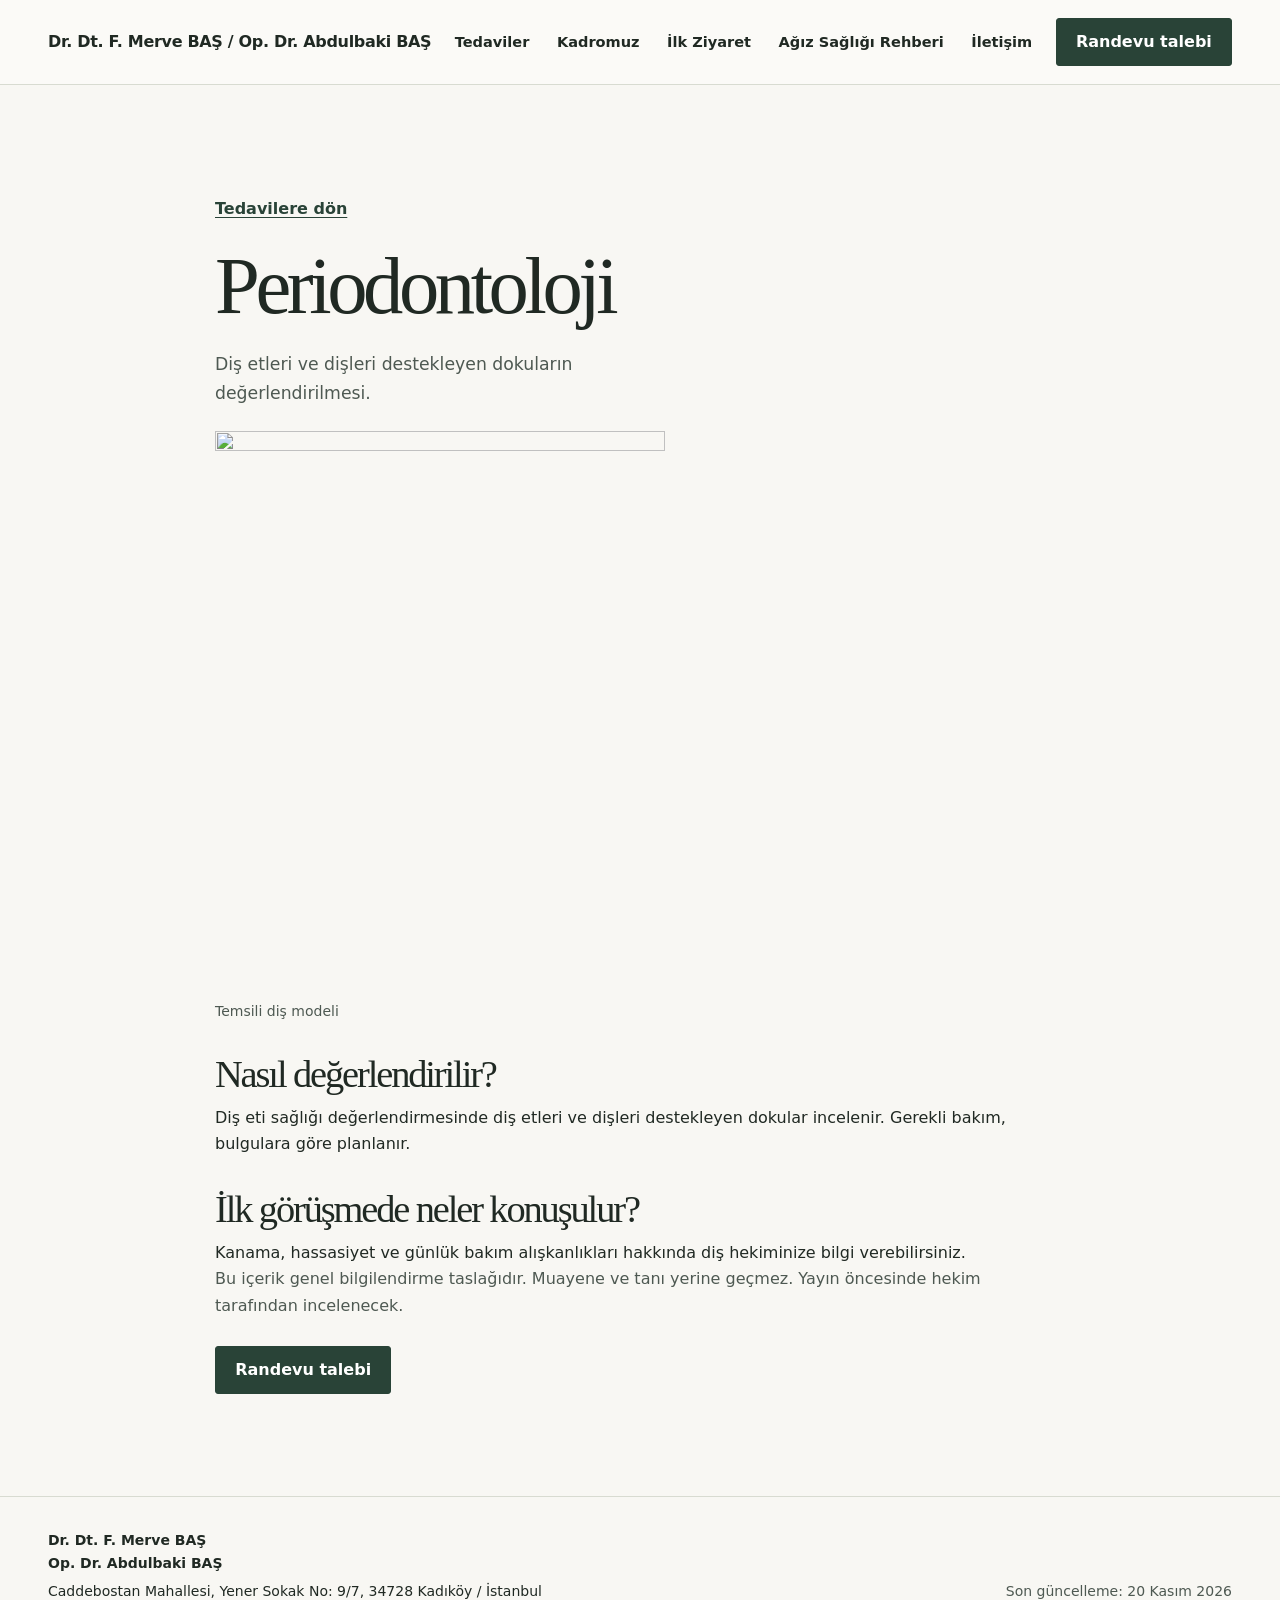
==== dis-eti.html @ 0715d3fb "Add files via upload" ====
<!doctype html>
<html lang="tr">
<head><meta charset="utf-8"><meta name="viewport" content="width=device-width, initial-scale=1"><meta name="description" content="Dr. Dt. F. Merve BAŞ / Op. Dr. Abdulbaki BAŞ. Caddebostan’da hekim, hasta kabul ve iletişim bilgileri."><title>Periodontoloji | Caddebostan</title><link rel="stylesheet" href="site.css"></head>
<body><a class="skip" href="#main">İçeriğe geç</a><header class="top"><div class="wrap nav">
<a class="brand" href="index.html"><span>Dr. Dt. F. Merve BAŞ / Op. Dr. Abdulbaki BAŞ</span></a>
<nav class="nav-links" aria-label="Ana menü"><a href="index.html#tedaviler">Tedaviler</a><a href="index.html#kadromuz">Kadromuz</a><a href="index.html#ilk-ziyaret">İlk Ziyaret</a><a href="rehber.html">Ağız Sağlığı Rehberi</a><a href="iletisim.html">İletişim</a></nav>
<a class="button" href="iletisim.html#randevu">Randevu talebi</a></div></header>
<main id="main"><article class="wrap detail"><a class="link" href="index.html#tedaviler">Tedavilere dön</a><h1>Periodontoloji</h1><p class="lede">Diş etleri ve dişleri destekleyen dokuların değerlendirilmesi.</p><figure><picture><img src="assets/gum-editorial.webp" srcset="assets/gum-editorial-small.webp 520w, assets/gum-editorial.webp 800w" sizes="(max-width: 680px) calc(100vw - 32px), 450px" alt="" width="800" height="1000" loading="lazy"></picture><figcaption class="muted">Temsili diş modeli</figcaption></figure><h2>Nasıl değerlendirilir?</h2><p>Diş eti sağlığı değerlendirmesinde diş etleri ve dişleri destekleyen dokular incelenir. Gerekli bakım, bulgulara göre planlanır.</p><h2>İlk görüşmede neler konuşulur?</h2><p>Kanama, hassasiyet ve günlük bakım alışkanlıkları hakkında diş hekiminize bilgi verebilirsiniz.</p><p class="muted">Bu içerik genel bilgilendirme taslağıdır. Muayene ve tanı yerine geçmez. Yayın öncesinde hekim tarafından incelenecek.</p><div class="actions"><a class="button" href="iletisim.html#randevu">Randevu talebi</a></div></article></main><footer class="footer"><div class="wrap footer-layout"><div class="footer-address"><p><strong>Dr. Dt. F. Merve BAŞ</strong></p><p><strong>Op. Dr. Abdulbaki BAŞ</strong></p><p>Caddebostan Mahallesi, Yener Sokak No: 9/7, 34728 Kadıköy / İstanbul</p></div><p class="footer-updated">Son güncelleme: <time datetime="2026-11-20">20 Kasım 2026</time></p></div></footer>


</body></html>
---- site.css ----
:root{color-scheme:light;--paper:#f8f7f3;--ink:#202923;--mute:#4e5952;--green:#294337;--line:#d8dbd1}
*{box-sizing:border-box}
html{scroll-behavior:smooth;scroll-padding-top:2rem}
body{margin:0;background:var(--paper);color:var(--ink);font:1rem/1.65 system-ui,sans-serif}
h1,h2,h3,p,figure{margin:0}
h1,h2{font-family:Georgia,serif;font-weight:400;line-height:1.04;letter-spacing:-.055em}
h1{font-size:clamp(3.3rem,6.9vw,7.15rem)}
h2{font-size:clamp(2.65rem,4.8vw,4.7rem)}
h3{font-size:1.22rem;line-height:1.3}
a{color:inherit}
:focus-visible{outline:3px solid #527f63;outline-offset:5px}
.wrap{width:min(100% - 6rem,1320px);margin-inline:auto}
.skip{position:absolute;top:0;left:1rem;transform:translateY(-150%);z-index:5;background:white;padding:1rem}
.skip:focus{transform:none}
.top{border-bottom:1px solid var(--line);background:#fbfaf7}
.nav{min-height:84px;display:flex;align-items:center;justify-content:space-between;gap:1.25rem}
.brand{display:inline-flex;align-items:center;gap:.7rem;text-decoration:none;font-weight:650;letter-spacing:-.02em}
.mark{width:38px;height:38px;flex:none;border:1px solid var(--green);border-radius:50%;display:grid;place-items:center;font:.9rem Georgia,serif}
.nav-links,.actions{display:flex;align-items:center;gap:clamp(.75rem,2vw,2rem);flex-wrap:wrap}
.nav-links{flex-wrap:nowrap;gap:clamp(1rem,2.15vw,2rem)}
.nav-links a{display:inline-flex;align-items:center;min-height:44px;white-space:nowrap;text-decoration:none;font-size:.91rem;font-weight:550}
.nav-links a:hover,.link:hover{text-decoration:underline;text-underline-offset:.28em}
.button{display:inline-flex;align-items:center;justify-content:center;min-height:48px;padding:.62rem 1.2rem;border-radius:3px;border:1px solid var(--green);background:var(--green);color:white;text-decoration:none;font:inherit;font-weight:600}
.button:hover{background:#263a30}
.button.secondary{background:transparent;color:var(--green)}
.button.secondary:hover{background:#e8eee5}
.hero{display:grid;grid-template-columns:.83fr 1.17fr;align-items:center;gap:clamp(2rem,5vw,6rem);padding-block:2.35rem 4rem}
.eyebrow{font-size:.875rem;font-weight:650;color:var(--green);letter-spacing:.105em;text-transform:uppercase}
.hero h1{margin:.95rem 0 1.35rem}
.lede{color:var(--mute);font-size:1.08rem;max-width:31rem}
.actions{margin-top:1.65rem;gap:.65rem}
.hero figure{position:relative;background:#d9ddd5;min-width:0;border-radius:3px;overflow:hidden}
.hero-photo img{display:block;width:100%;height:clamp(400px,45vw,670px);object-fit:cover;object-position:center 58%}
.hero figcaption{position:absolute;right:.75rem;bottom:.75rem;background:var(--paper);padding:.2rem .55rem;font-size:.8rem}
section.content{padding-block:clamp(3.7rem,7vw,7rem);border-top:1px solid var(--line)}
.section-head{display:flex;justify-content:space-between;align-items:end;gap:1rem 3rem;margin-bottom:2rem}
.section-head p{max-width:27rem;color:var(--mute)}
.cards,.steps{display:grid;grid-template-columns:repeat(3,minmax(0,1fr));gap:clamp(1rem,2vw,2rem)}
.card{min-width:0;position:relative}
.card h3{margin:.85rem 0 .32rem}
.card p,.steps p,.muted{color:var(--mute)}
.link{display:inline-block;min-height:44px;padding-block:.55rem;color:var(--green);font-weight:650;text-underline-offset:.2em}
.card .link::after{content:"";position:absolute;inset:0}
.treatment-grid{gap:clamp(.75rem,1.5vw,1.4rem)}
.services{margin-top:clamp(2.5rem,5vw,4.5rem)}
.services h3{font:400 clamp(1.85rem,3.5vw,3rem)/1.1 Georgia,serif;margin-bottom:1rem}
.services summary{padding-inline:.4rem}
.services summary:hover{background:#e8ede4}
.service-count{margin-left:.45rem;color:var(--mute);font-size:.86rem;font-weight:400}
.services ul{columns:2;column-gap:2.5rem;margin:.25rem 0 1.15rem;padding-left:1.75rem;color:var(--mute)}
.services li{break-inside:avoid;padding:.24rem 0}
.orthopedic-services{margin-top:clamp(2rem,5vw,4rem)}
.orthopedic-services h4{margin-bottom:.35rem}
.orthopedic-services p{margin-bottom:.85rem}
@media(max-width:680px){.services ul{columns:1}}
.treatment-link{display:block;position:relative;isolation:isolate;overflow:hidden;border-radius:3px;color:white}
.treatment-link .mirror{aspect-ratio:4/4.65}
.treatment-link::after{content:"";position:absolute;inset:0;background:linear-gradient(180deg,transparent 45%,#12201b69 65%,#101c17ed 100%);pointer-events:none}
.treatment-link h3{position:absolute;z-index:1;inset:auto 1.35rem 1.3rem;margin:0;font:400 clamp(1.55rem,3vw,2.7rem)/1.07 Georgia,serif;letter-spacing:-.035em}
.treatment-link:focus-visible{outline-offset:4px}
.mirror{position:relative;isolation:isolate;overflow:hidden;aspect-ratio:4/3;background:#ced5c9;container-type:inline-size;border-radius:var(--slat-radius,3px)}
.mirror img{display:block;width:100%;height:100%;object-fit:cover}
.profiles{display:grid;grid-template-columns:repeat(auto-fit,minmax(min(100%,260px),1fr));gap:clamp(1rem,3vw,2rem);max-width:860px}
.profiles .mirror{aspect-ratio:4/4.4}
.profiles .portrait-merve{object-position:center 68%}
.profiles .portrait-abdulbaki{object-position:center 62%}
.detail img.detail-portrait{width:min(100%,380px);height:auto;border-radius:3px}
.mirror-slats{position:absolute;inset:0;pointer-events:none;visibility:var(--slat-visibility,visible);transition:visibility 0s var(--slat-hide-delay,0ms)}
.mirror-slat{position:absolute;inset-block:0;left:calc(var(--start) * 1%);width:calc(var(--span) * 1% + .65px);overflow:hidden}
.mirror .mirror-reflection{position:absolute;inset-block-start:0;left:calc(var(--start) * -1cqw);width:100cqw;max-width:none;transform-origin:calc(var(--center) * 1cqw) 50%;transform:var(--reflection-transform,translateX(calc(var(--shift) * 1cqw)) skewX(var(--skew)) scaleX(var(--stretch)));transition:transform var(--slat-duration) cubic-bezier(.25,.75,.22,1) calc(var(--order) * var(--slat-stagger))}
.mirror-slat::after{content:"";position:absolute;inset:0;background:linear-gradient(90deg,#fff5e873,transparent 13%,var(--tone) 83%,#29231d);opacity:var(--reflection-light,var(--shade));transition:opacity var(--slat-duration) ease calc(var(--order) * var(--slat-stagger))}
.mirror-slats::after{content:"";position:absolute;inset:0;background:radial-gradient(ellipse at 24% 88%,#63472735,transparent 35%),radial-gradient(ellipse at 77% 19%,#ffc48230,transparent 38%);opacity:var(--reflection-light,1);transition:opacity var(--slat-duration) ease}
/* Set the patina strength to 0 to restore the clean mirror slats. */
.mirror{--mirror-patina-strength:.68}
.mirror-slats::before{
  content:"";position:absolute;inset:0;z-index:1;pointer-events:none;
  background:
    radial-gradient(ellipse 2.8% 1.8% at 12% 12%,#332318a3,transparent 85%),
    radial-gradient(ellipse 1.1% 2.5% at 16% 16%,#3d281b85,transparent),
    radial-gradient(ellipse 1.4% 1% at 19% 12%,#422b1a80,transparent),
    radial-gradient(ellipse 4.2% 2.2% at 30% 21%,#39271a75,transparent 90%),
    radial-gradient(ellipse 1.3% 1.8% at 34% 25%,#39271a86,transparent),
    radial-gradient(ellipse 2.1% 1.6% at 44% 11%,#3d281b8d,transparent),
    radial-gradient(ellipse 1.3% 2.3% at 58% 28%,#3c2c237d,transparent),
    radial-gradient(ellipse 3% 4.5% at 64% 17%,#2b20169e,transparent 85%),
    radial-gradient(ellipse 1.9% 1.1% at 67% 22%,#4231237d,transparent),
    radial-gradient(ellipse 3.2% 1.4% at 79% 10%,#3d281ba6,transparent),
    radial-gradient(ellipse 2.2% 2.5% at 88% 24%,#40302488,transparent),
    radial-gradient(ellipse 4.4% 2.8% at 93% 38%,#3022199e,transparent),
    radial-gradient(ellipse 2.1% 3.3% at 8% 49%,#3d281b8d,transparent),
    radial-gradient(ellipse 1.2% 1.3% at 11% 54%,#39271a8d,transparent),
    radial-gradient(ellipse 3.2% 2% at 22% 61%,#48302388,transparent),
    radial-gradient(ellipse 1.5% 2.2% at 32% 52%,#3d281b85,transparent),
    radial-gradient(ellipse 2.8% 4.6% at 42% 74%,#2f231b91,transparent 85%),
    radial-gradient(ellipse 1.4% 1.6% at 47% 78%,#48302378,transparent),
    radial-gradient(ellipse 2.3% 1.8% at 55% 67%,#36282075,transparent),
    radial-gradient(ellipse 3.4% 3.3% at 74% 51%,#37281c82,transparent),
    radial-gradient(ellipse 1.2% 2% at 78% 55%,#37281c7d,transparent),
    radial-gradient(ellipse 4.1% 2.4% at 91% 70%,#32251a9e,transparent),
    radial-gradient(ellipse 2.5% 4% at 83% 86%,#39291f8d,transparent),
    radial-gradient(ellipse 3.6% 2% at 19% 88%,#34271d96,transparent),
    radial-gradient(ellipse 38% 29% at 0% 100%,#35282066,transparent),
    radial-gradient(ellipse 49% 31% at 100% 0%,#36271c56,transparent),
    linear-gradient(135deg,#3f2e1c29,#392f2312 56%,#29221c4d);
  opacity:calc(var(--mirror-patina-strength) * var(--reflection-light,1));
  transition:opacity var(--slat-duration) ease;
}
.mirror:is([data-revealed], [data-mode="auto"]:where(.card:has(a:focus-visible) *)){--reflection-transform:none;--reflection-light:0;--slat-visibility:hidden;--slat-hide-delay:var(--slat-finish)}
@media (hover:hover) and (pointer:fine){
  .card:hover:not(:has(.mirror-toggle:hover)) .mirror[data-mode="auto"]{--reflection-transform:none;--reflection-light:0;--slat-visibility:hidden;--slat-hide-delay:var(--slat-finish)}
}
.mirror-toggle{display:none;position:absolute;z-index:3;inset:12px 12px auto auto;min-height:44px;border:1px solid #f5f0df66;border-radius:3px;background:#17251deb;color:white;padding:.45rem .72rem;font:600 .875rem/1.2 system-ui,sans-serif;cursor:pointer}
.mirror-toggle span:last-child,.mirror-toggle[aria-pressed="true"] span:first-child{display:none}
.mirror-toggle[aria-pressed="true"] span:last-child{display:inline}
.card:has(.mirror[data-ready][data-mode="toggle"]) .mirror-toggle{display:block}
@media (hover:none),(pointer:coarse),(any-pointer:coarse),(max-width:680px){
  .card:has(.mirror[data-ready]) .mirror-toggle{display:block}
}
.visit{background:#e8ede4}
.visit .section-head .eyebrow{margin:0 0 .45rem;color:var(--green)}
.step{border-top:1px solid #a8b6a8;padding-top:1.15rem}
.step h3{margin-bottom:.5rem}
.split{display:grid;grid-template-columns:.85fr 1.15fr;gap:clamp(2rem,7vw,7rem)}
details{border-bottom:1px solid var(--line)}
summary{cursor:pointer;padding:.85rem 0;min-height:50px;font-weight:650}
details p{padding:0 0 1rem;color:var(--mute)}
.contact{background:#e8ede4}
.page-head{padding-block:clamp(2.8rem,7vw,6rem)}
.page-head h1{font-size:clamp(2.9rem,6.3vw,6rem);margin:.55rem 0 1.15rem}
.guide-list{max-width:850px}
.guide-item{padding-block:1.35rem;border-top:1px solid var(--line)}
.guide-item h2{font-size:clamp(1.65rem,3vw,2.6rem);margin-bottom:.55rem}
.guide-item a{text-decoration-thickness:1px;text-underline-offset:.16em}
.contact-info dl{display:grid;gap:.2rem;margin-top:1.4rem}
.contact-info dt{font-weight:650}
.contact-info dd{margin:0 0 .8rem;color:var(--mute)}
.form h2{font-size:clamp(2rem,3vw,3rem);margin-bottom:.5rem}
.form-note{margin-top:1rem}
.map-frame,.location-photo{display:block;width:100%;height:clamp(260px,38vw,440px);border:0;border-radius:3px}
.inline-map{margin-top:1.5rem}
.location-photo{object-fit:cover;object-position:50% 50%}
#iletisim .split{grid-template-columns:minmax(0,.85fr) minmax(0,1.15fr);align-items:center}
address{font-style:normal;margin-top:1.2rem}
.form{background:var(--paper);padding:clamp(1rem,3vw,2rem)}
.form fieldset{margin:1rem 0 0;padding:0;border:0;display:grid;gap:.8rem;min-width:0}
label{display:grid;gap:.3rem;font-weight:550}
input{width:100%;min-height:46px;border:1px solid #a2aea1;background:#fff;color:var(--ink);padding:.5rem .7rem;font:inherit;border-radius:3px}
button:disabled{opacity:.75;cursor:default}
@media(min-width:1001px) and (max-width:1130px){.nav{gap:.8rem}.nav-links{gap:.8rem}.nav-links a{font-size:.86rem}}
.footer{padding-block:clamp(1.35rem,3vw,2rem);border-top:1px solid var(--line)}
.footer-layout{display:grid;grid-template-columns:minmax(0,1fr) auto;align-items:end;gap:1rem 2rem}
.footer p{font-size:.875rem}
.footer-address p:last-child{margin-top:.3rem}
.footer-updated{color:var(--mute);text-align:right}
@media(max-width:680px){
  #iletisim .split,.footer-layout{grid-template-columns:minmax(0,1fr)}
  #iletisim .split{gap:1.25rem}
  #iletisim .location-photo{height:auto;aspect-ratio:4/3}
  .footer-layout{gap:.65rem}
  .footer-updated{text-align:left}
}
.detail{max-width:850px;padding-block:clamp(3rem,8vw,7rem)}
.detail h1{font-size:clamp(3rem,6.3vw,6rem);margin:.8rem 0 1.4rem}
.detail h2{font-size:clamp(1.9rem,3vw,2.65rem);margin:2rem 0 .65rem}
.detail img{width:min(100%,450px);height:auto;display:block;margin-top:1.5rem}
.detail figcaption{margin-top:.35rem;font-size:.875rem}
@media(max-width:1000px){.wrap{width:calc(100% - 3rem)}.nav{display:grid;grid-template-columns:1fr auto;gap:0 1rem;padding-top:.7rem}.nav>.button{grid-column:2;grid-row:1}.nav-links{grid-column:1/-1;grid-row:2;overflow-x:auto;padding:.2rem .35rem;gap:1.3rem;scrollbar-width:thin}.nav-links a{flex:none}.hero{gap:1.5rem}}
@media(max-width:680px){.wrap{width:calc(100% - 2rem)}.nav>.button{min-height:42px;padding:.45rem .7rem;font-size:.86rem}.nav-links{gap:1rem}.hero,.split{grid-template-columns:1fr}.hero{padding-block:2.5rem 2rem}.hero img{height:auto;aspect-ratio:4/3}.section-head{display:block}.section-head p{margin-top:.8rem}.cards,.steps{grid-template-columns:1fr}.cards{gap:2rem}.treatment-grid{gap:1rem}.steps{gap:1.25rem}.mirror{aspect-ratio:16/10}.treatment-link .mirror{aspect-ratio:4/3}}
@media(prefers-reduced-motion:reduce){html{scroll-behavior:auto}.mirror-slats,.mirror .mirror-reflection,.mirror-slat::after,.mirror-slats::before,.mirror-slats::after{transition:none}}
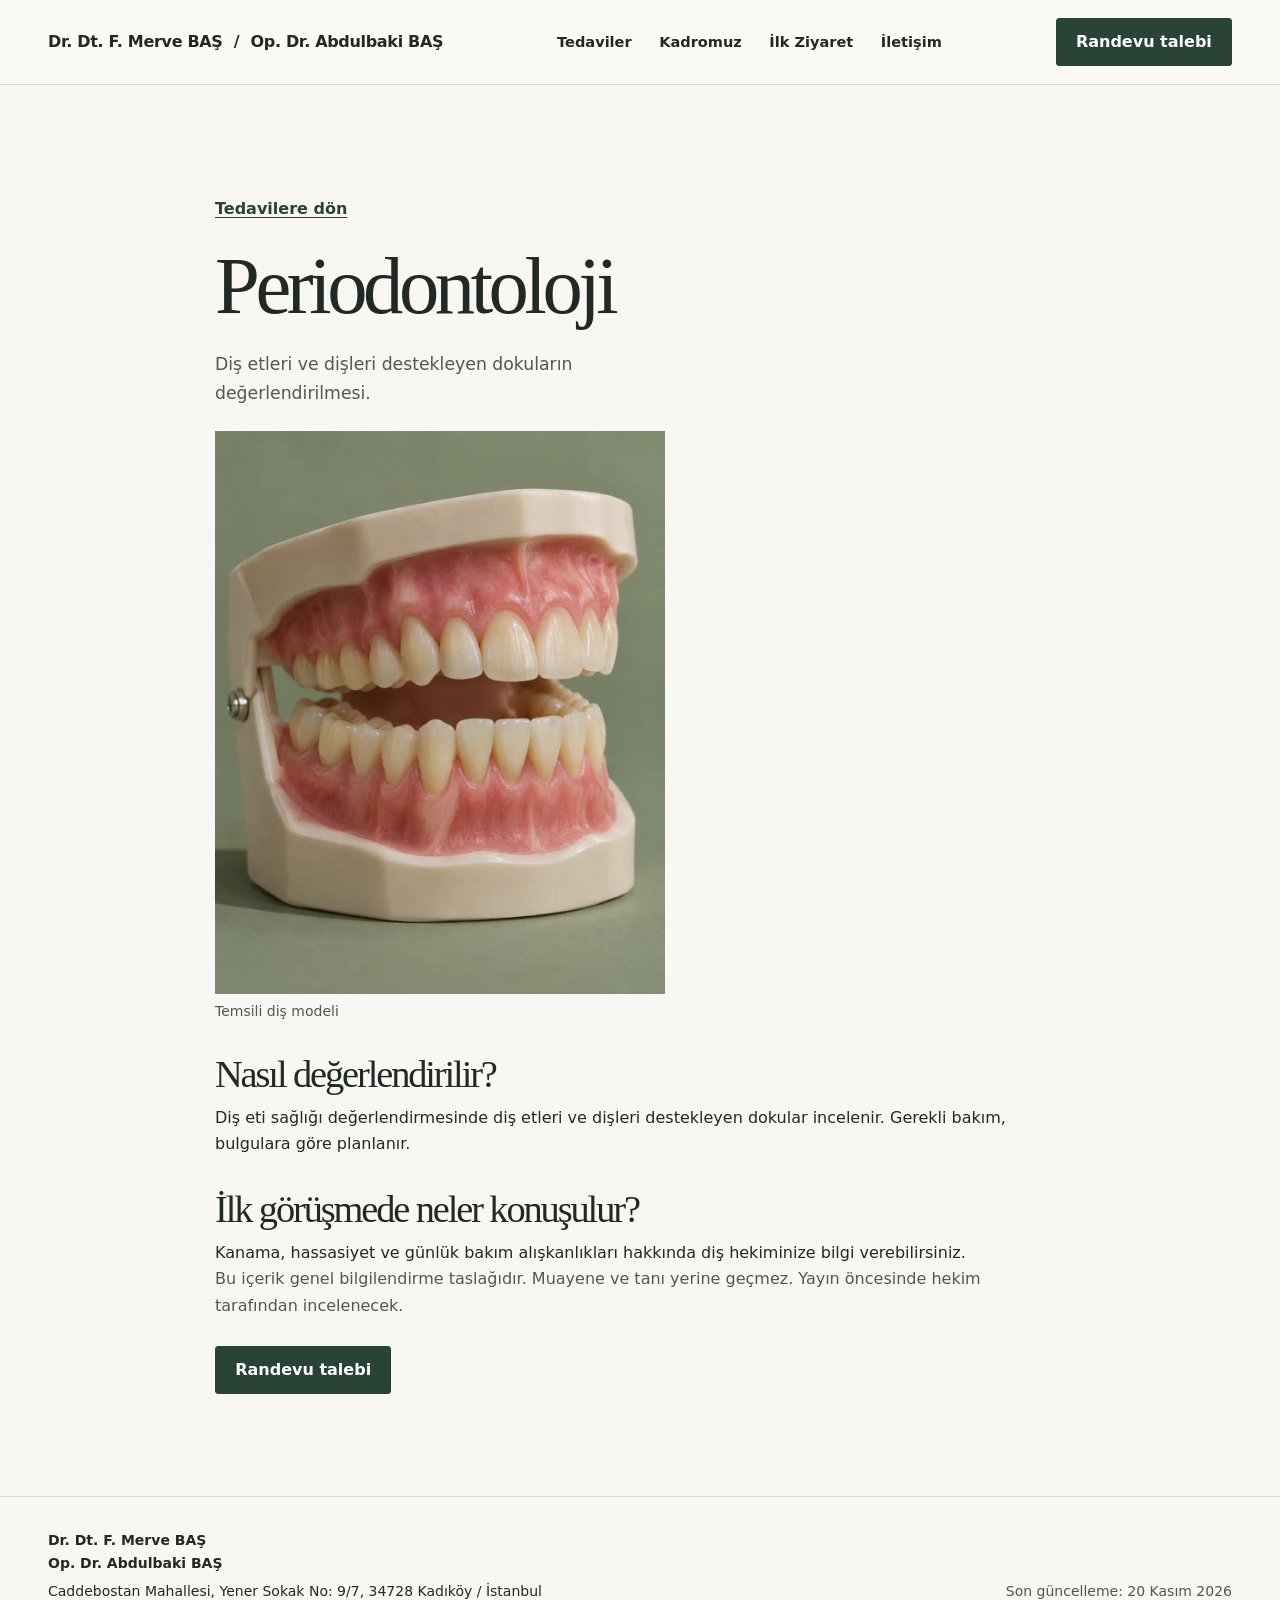
==== commit 12498ce6: "Fix mobile header and scroll reveal" ====
--- a/dis-eti.html
+++ b/dis-eti.html
@@ -1,9 +1,9 @@
 <!doctype html>
 <html lang="tr">
-<head><meta charset="utf-8"><meta name="viewport" content="width=device-width, initial-scale=1"><meta name="description" content="Dr. Dt. F. Merve BAŞ / Op. Dr. Abdulbaki BAŞ. Caddebostan’da hekim, hasta kabul ve iletişim bilgileri."><title>Periodontoloji | Caddebostan</title><link rel="stylesheet" href="site.css"></head>
+<head><meta charset="utf-8"><meta name="viewport" content="width=device-width, initial-scale=1"><meta name="description" content="Dr. Dt. F. Merve BAŞ / Op. Dr. Abdulbaki BAŞ. Caddebostan’da hekim, hasta kabul ve iletişim bilgileri."><title>Periodontoloji | Caddebostan</title><link rel="stylesheet" href="site.css?v=20261120-2"></head>
 <body><a class="skip" href="#main">İçeriğe geç</a><header class="top"><div class="wrap nav">
-<a class="brand" href="index.html"><span>Dr. Dt. F. Merve BAŞ / Op. Dr. Abdulbaki BAŞ</span></a>
-<nav class="nav-links" aria-label="Ana menü"><a href="index.html#tedaviler">Tedaviler</a><a href="index.html#kadromuz">Kadromuz</a><a href="index.html#ilk-ziyaret">İlk Ziyaret</a><a href="rehber.html">Ağız Sağlığı Rehberi</a><a href="iletisim.html">İletişim</a></nav>
+<a class="brand" href="index.html"><span>Dr. Dt. F. Merve BAŞ</span> <span class="brand-divider">/</span> <span>Op. Dr. Abdulbaki BAŞ</span></a>
+<nav class="nav-links" aria-label="Ana menü"><a href="index.html#tedaviler">Tedaviler</a><a href="index.html#kadromuz">Kadromuz</a><a href="index.html#ilk-ziyaret">İlk Ziyaret</a><a href="iletisim.html">İletişim</a></nav>
 <a class="button" href="iletisim.html#randevu">Randevu talebi</a></div></header>
 <main id="main"><article class="wrap detail"><a class="link" href="index.html#tedaviler">Tedavilere dön</a><h1>Periodontoloji</h1><p class="lede">Diş etleri ve dişleri destekleyen dokuların değerlendirilmesi.</p><figure><picture><img src="assets/gum-editorial.webp" srcset="assets/gum-editorial-small.webp 520w, assets/gum-editorial.webp 800w" sizes="(max-width: 680px) calc(100vw - 32px), 450px" alt="" width="800" height="1000" loading="lazy"></picture><figcaption class="muted">Temsili diş modeli</figcaption></figure><h2>Nasıl değerlendirilir?</h2><p>Diş eti sağlığı değerlendirmesinde diş etleri ve dişleri destekleyen dokular incelenir. Gerekli bakım, bulgulara göre planlanır.</p><h2>İlk görüşmede neler konuşulur?</h2><p>Kanama, hassasiyet ve günlük bakım alışkanlıkları hakkında diş hekiminize bilgi verebilirsiniz.</p><p class="muted">Bu içerik genel bilgilendirme taslağıdır. Muayene ve tanı yerine geçmez. Yayın öncesinde hekim tarafından incelenecek.</p><div class="actions"><a class="button" href="iletisim.html#randevu">Randevu talebi</a></div></article></main><footer class="footer"><div class="wrap footer-layout"><div class="footer-address"><p><strong>Dr. Dt. F. Merve BAŞ</strong></p><p><strong>Op. Dr. Abdulbaki BAŞ</strong></p><p>Caddebostan Mahallesi, Yener Sokak No: 9/7, 34728 Kadıköy / İstanbul</p></div><p class="footer-updated">Son güncelleme: <time datetime="2026-11-20">20 Kasım 2026</time></p></div></footer>
 
--- a/site.css
+++ b/site.css
@@ -15,6 +15,11 @@
 .top{border-bottom:1px solid var(--line);background:#fbfaf7}
 .nav{min-height:84px;display:flex;align-items:center;justify-content:space-between;gap:1.25rem}
 .brand{display:inline-flex;align-items:center;gap:.7rem;text-decoration:none;font-weight:650;letter-spacing:-.02em}
+.brand span{white-space:nowrap}
+@media(max-width:680px){
+  .brand{display:grid;gap:.1rem;font-size:clamp(.8rem,3.5vw,1rem);line-height:1.3}
+  .brand .brand-divider{display:none}
+}
 .mark{width:38px;height:38px;flex:none;border:1px solid var(--green);border-radius:50%;display:grid;place-items:center;font:.9rem Georgia,serif}
 .nav-links,.actions{display:flex;align-items:center;gap:clamp(.75rem,2vw,2rem);flex-wrap:wrap}
 .nav-links{flex-wrap:nowrap;gap:clamp(1rem,2.15vw,2rem)}
@@ -138,6 +143,8 @@
 .form-note{margin-top:1rem}
 .map-frame,.location-photo{display:block;width:100%;height:clamp(260px,38vw,440px);border:0;border-radius:3px}
 .inline-map{margin-top:1.5rem}
+.contact-actions{display:inline-grid;grid-template-columns:repeat(2,minmax(0,1fr));max-width:100%;align-items:stretch;text-align:center}
+.contact-booking{grid-column:1/-1}
 .location-photo{object-fit:cover;object-position:50% 50%}
 #iletisim .split{grid-template-columns:minmax(0,.85fr) minmax(0,1.15fr);align-items:center}
 address{font-style:normal;margin-top:1.2rem}
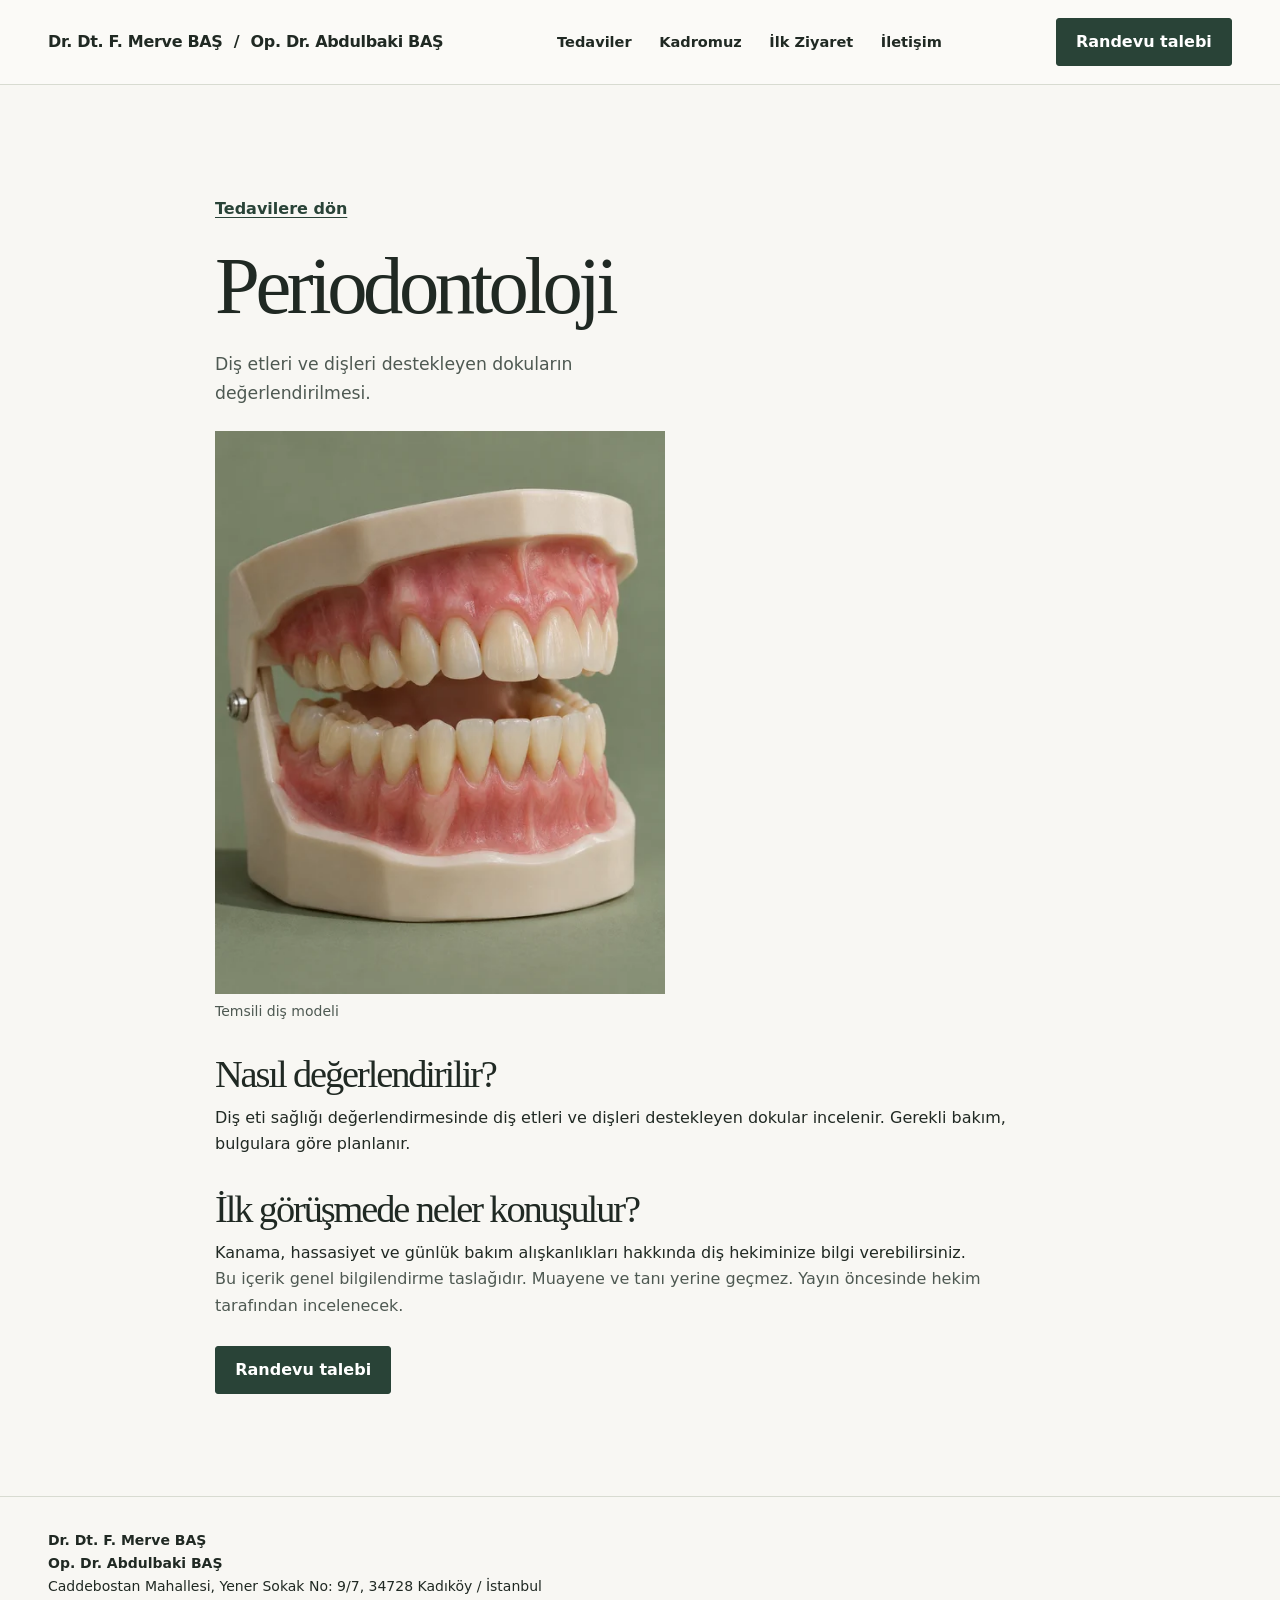
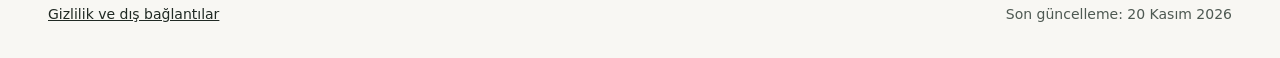
==== commit 6ec9a69d: "Add mobile booking navigation and refresh clinic presentation" ====
--- a/dis-eti.html
+++ b/dis-eti.html
@@ -1,11 +1,17 @@
 <!doctype html>
 <html lang="tr">
-<head><meta charset="utf-8"><meta name="viewport" content="width=device-width, initial-scale=1"><meta name="description" content="Dr. Dt. F. Merve BAŞ / Op. Dr. Abdulbaki BAŞ. Caddebostan’da hekim, hasta kabul ve iletişim bilgileri."><title>Periodontoloji | Caddebostan</title><link rel="stylesheet" href="site.css?v=20261120-2"></head>
+<head><meta charset="utf-8"><meta name="viewport" content="width=device-width, initial-scale=1, viewport-fit=cover"><meta name="description" content="Dr. Dt. F. Merve BAŞ / Op. Dr. Abdulbaki BAŞ. Caddebostan’da hekim, hasta kabul ve iletişim bilgileri."><title>Periodontoloji | Caddebostan</title><link rel="stylesheet" href="site.css?v=20261120-5"><script src="image-save-deterrent.js" defer></script><link rel="stylesheet" href="mobile-nav.css"></head>
 <body><a class="skip" href="#main">İçeriğe geç</a><header class="top"><div class="wrap nav">
 <a class="brand" href="index.html"><span>Dr. Dt. F. Merve BAŞ</span> <span class="brand-divider">/</span> <span>Op. Dr. Abdulbaki BAŞ</span></a>
-<nav class="nav-links" aria-label="Ana menü"><a href="index.html#tedaviler">Tedaviler</a><a href="index.html#kadromuz">Kadromuz</a><a href="index.html#ilk-ziyaret">İlk Ziyaret</a><a href="iletisim.html">İletişim</a></nav>
+<nav class="nav-links" aria-label="Ana menü">
+  <a href="index.html#tedaviler"><svg aria-hidden="true" viewBox="0 0 24 24" fill="none" stroke="currentColor" stroke-width="1.6" stroke-linecap="round" stroke-linejoin="round"><path d="M4 4h6v6H4zm10 0h6v6h-6zM4 14h6v6H4zm10 0h6v6h-6z"/></svg><span>Tedaviler</span></a>
+  <a href="index.html#kadromuz"><svg aria-hidden="true" viewBox="0 0 24 24" fill="none" stroke="currentColor" stroke-width="1.6" stroke-linecap="round" stroke-linejoin="round"><circle cx="12" cy="8" r="3"/><path d="M5 20v-2a5 5 0 0 1 5-5h4a5 5 0 0 1 5 5v2"/></svg><span>Kadromuz</span></a>
+  <a href="iletisim.html#randevu" class="mobile-booking" aria-label="Randevu oluştur"><svg aria-hidden="true" viewBox="0 0 24 24" fill="none" stroke="currentColor" stroke-width="1.6" stroke-linecap="round" stroke-linejoin="round"><rect x="3" y="5" width="18" height="16" rx="3"/><path d="M7 3v5m10-5v5M3 10h18m-9 3v5m-2.5-2.5h5"/></svg><span>Randevu</span></a>
+  <a href="index.html#ilk-ziyaret"><svg aria-hidden="true" viewBox="0 0 24 24" fill="none" stroke="currentColor" stroke-width="1.6" stroke-linecap="round" stroke-linejoin="round"><path d="M9 4H6a2 2 0 0 0-2 2v14h16V6a2 2 0 0 0-2-2h-3M9 3h6v4H9zm-1 9h8m-8 4h6"/></svg><span>İlk Ziyaret</span></a>
+  <a href="iletisim.html"><svg aria-hidden="true" viewBox="0 0 24 24" fill="none" stroke="currentColor" stroke-width="1.6" stroke-linecap="round" stroke-linejoin="round"><path d="M20 10c0 5-8 10-8 10S4 15 4 10a8 8 0 1 1 16 0Z"/><circle cx="12" cy="10" r="2.5"/></svg><span>İletişim</span></a>
+</nav>
 <a class="button" href="iletisim.html#randevu">Randevu talebi</a></div></header>
-<main id="main"><article class="wrap detail"><a class="link" href="index.html#tedaviler">Tedavilere dön</a><h1>Periodontoloji</h1><p class="lede">Diş etleri ve dişleri destekleyen dokuların değerlendirilmesi.</p><figure><picture><img src="assets/gum-editorial.webp" srcset="assets/gum-editorial-small.webp 520w, assets/gum-editorial.webp 800w" sizes="(max-width: 680px) calc(100vw - 32px), 450px" alt="" width="800" height="1000" loading="lazy"></picture><figcaption class="muted">Temsili diş modeli</figcaption></figure><h2>Nasıl değerlendirilir?</h2><p>Diş eti sağlığı değerlendirmesinde diş etleri ve dişleri destekleyen dokular incelenir. Gerekli bakım, bulgulara göre planlanır.</p><h2>İlk görüşmede neler konuşulur?</h2><p>Kanama, hassasiyet ve günlük bakım alışkanlıkları hakkında diş hekiminize bilgi verebilirsiniz.</p><p class="muted">Bu içerik genel bilgilendirme taslağıdır. Muayene ve tanı yerine geçmez. Yayın öncesinde hekim tarafından incelenecek.</p><div class="actions"><a class="button" href="iletisim.html#randevu">Randevu talebi</a></div></article></main><footer class="footer"><div class="wrap footer-layout"><div class="footer-address"><p><strong>Dr. Dt. F. Merve BAŞ</strong></p><p><strong>Op. Dr. Abdulbaki BAŞ</strong></p><p>Caddebostan Mahallesi, Yener Sokak No: 9/7, 34728 Kadıköy / İstanbul</p></div><p class="footer-updated">Son güncelleme: <time datetime="2026-11-20">20 Kasım 2026</time></p></div></footer>
+<main id="main"><article class="wrap detail"><a class="link" href="index.html#tedaviler">Tedavilere dön</a><h1>Periodontoloji</h1><p class="lede">Diş etleri ve dişleri destekleyen dokuların değerlendirilmesi.</p><figure><picture><img draggable="false" src="assets/gum-editorial.webp" srcset="assets/gum-editorial-small.webp 520w, assets/gum-editorial.webp 800w" sizes="(max-width: 680px) calc(100vw - 32px), 450px" alt="" width="800" height="1000" loading="lazy"></picture><figcaption class="muted">Temsili diş modeli</figcaption></figure><h2>Nasıl değerlendirilir?</h2><p>Diş eti sağlığı değerlendirmesinde diş etleri ve dişleri destekleyen dokular incelenir. Gerekli bakım, bulgulara göre planlanır.</p><h2>İlk görüşmede neler konuşulur?</h2><p>Kanama, hassasiyet ve günlük bakım alışkanlıkları hakkında diş hekiminize bilgi verebilirsiniz.</p><p class="muted">Bu içerik genel bilgilendirme taslağıdır. Muayene ve tanı yerine geçmez. Yayın öncesinde hekim tarafından incelenecek.</p><div class="actions"><a class="button" href="iletisim.html#randevu">Randevu talebi</a></div></article></main><footer class="footer"><div class="wrap footer-layout"><div class="footer-address"><p><strong>Dr. Dt. F. Merve BAŞ</strong></p><p><strong>Op. Dr. Abdulbaki BAŞ</strong></p><p>Caddebostan Mahallesi, Yener Sokak No: 9/7, 34728 Kadıköy / İstanbul</p><p><a href="kvkk.html">Gizlilik ve dış bağlantılar</a></p></div><p class="footer-updated">Son güncelleme: <time datetime="2026-11-20">20 Kasım 2026</time></p></div></footer>
 
 
 </body></html>
--- a/site.css
+++ b/site.css
@@ -57,6 +57,14 @@
 .orthopedic-services{margin-top:clamp(2rem,5vw,4rem)}
 .orthopedic-services h4{margin-bottom:.35rem}
 .orthopedic-services p{margin-bottom:.85rem}
+@media(max-width:680px){
+  .service-navigation{display:grid;grid-template-columns:minmax(0,1fr);align-items:stretch}
+  .service-navigation .button{text-align:center}
+  .orthopedic-nav-divider{display:none}
+  .orthopedic-nav-name{display:block;white-space:nowrap}
+  .service-heading-divider{display:none}
+  .service-specialty{display:block;margin-top:.2rem}
+}
 @media(max-width:680px){.services ul{columns:1}}
 .treatment-link{display:block;position:relative;isolation:isolate;overflow:hidden;border-radius:3px;color:white}
 .treatment-link .mirror{aspect-ratio:4/4.65}
@@ -66,7 +74,15 @@
 .mirror{position:relative;isolation:isolate;overflow:hidden;aspect-ratio:4/3;background:#ced5c9;container-type:inline-size;border-radius:var(--slat-radius,3px)}
 .mirror img{display:block;width:100%;height:100%;object-fit:cover}
 .profiles{display:grid;grid-template-columns:repeat(auto-fit,minmax(min(100%,260px),1fr));gap:clamp(1rem,3vw,2rem);max-width:860px}
-.profiles .mirror{aspect-ratio:4/4.4}
+.portrait-glass{position:relative;isolation:isolate;overflow:hidden;aspect-ratio:4/4.4;border-radius:3px;background:#d9ddd5}
+.portrait-glass img{display:block;width:100%;height:100%;object-fit:cover}
+.portrait-reflection{--portrait-edge-mask:linear-gradient(90deg,#000 0 13%,transparent 30% 70%,#000 87% 100%);position:absolute;inset:0;pointer-events:none;opacity:var(--portrait-reflection-opacity,.68);-webkit-mask-image:var(--portrait-edge-mask);mask-image:var(--portrait-edge-mask);transition:opacity 420ms ease}
+.portrait-reflection img{transform:var(--portrait-glass-offset,translateX(3%) scale(1.07));transition:transform 420ms cubic-bezier(.25,.75,.22,1)}
+.portrait-glass::after{content:"";position:absolute;inset:0;pointer-events:none;background:linear-gradient(90deg,#ffffff43,transparent 19% 81%,#ffffff30);opacity:var(--portrait-reflection-opacity,.68);transition:opacity 420ms ease}
+.portrait-glass[data-revealed],.card:has(a:focus-visible) .portrait-glass{--portrait-reflection-opacity:0;--portrait-glass-offset:none}
+@media(hover:hover) and (pointer:fine){
+  .card:hover .portrait-glass{--portrait-reflection-opacity:0;--portrait-glass-offset:none}
+}
 .profiles .portrait-merve{object-position:center 68%}
 .profiles .portrait-abdulbaki{object-position:center 62%}
 .detail img.detail-portrait{width:min(100%,380px);height:auto;border-radius:3px}
@@ -112,15 +128,9 @@
 }
 .mirror:is([data-revealed], [data-mode="auto"]:where(.card:has(a:focus-visible) *)){--reflection-transform:none;--reflection-light:0;--slat-visibility:hidden;--slat-hide-delay:var(--slat-finish)}
 @media (hover:hover) and (pointer:fine){
-  .card:hover:not(:has(.mirror-toggle:hover)) .mirror[data-mode="auto"]{--reflection-transform:none;--reflection-light:0;--slat-visibility:hidden;--slat-hide-delay:var(--slat-finish)}
+  .card:hover .mirror[data-mode="auto"]{--reflection-transform:none;--reflection-light:0;--slat-visibility:hidden;--slat-hide-delay:var(--slat-finish)}
 }
-.mirror-toggle{display:none;position:absolute;z-index:3;inset:12px 12px auto auto;min-height:44px;border:1px solid #f5f0df66;border-radius:3px;background:#17251deb;color:white;padding:.45rem .72rem;font:600 .875rem/1.2 system-ui,sans-serif;cursor:pointer}
-.mirror-toggle span:last-child,.mirror-toggle[aria-pressed="true"] span:first-child{display:none}
-.mirror-toggle[aria-pressed="true"] span:last-child{display:inline}
-.card:has(.mirror[data-ready][data-mode="toggle"]) .mirror-toggle{display:block}
-@media (hover:none),(pointer:coarse),(any-pointer:coarse),(max-width:680px){
-  .card:has(.mirror[data-ready]) .mirror-toggle{display:block}
-}
+
 .visit{background:#e8ede4}
 .visit .section-head .eyebrow{margin:0 0 .45rem;color:var(--green)}
 .step{border-top:1px solid #a8b6a8;padding-top:1.15rem}
@@ -173,4 +183,7 @@
 .detail figcaption{margin-top:.35rem;font-size:.875rem}
 @media(max-width:1000px){.wrap{width:calc(100% - 3rem)}.nav{display:grid;grid-template-columns:1fr auto;gap:0 1rem;padding-top:.7rem}.nav>.button{grid-column:2;grid-row:1}.nav-links{grid-column:1/-1;grid-row:2;overflow-x:auto;padding:.2rem .35rem;gap:1.3rem;scrollbar-width:thin}.nav-links a{flex:none}.hero{gap:1.5rem}}
 @media(max-width:680px){.wrap{width:calc(100% - 2rem)}.nav>.button{min-height:42px;padding:.45rem .7rem;font-size:.86rem}.nav-links{gap:1rem}.hero,.split{grid-template-columns:1fr}.hero{padding-block:2.5rem 2rem}.hero img{height:auto;aspect-ratio:4/3}.section-head{display:block}.section-head p{margin-top:.8rem}.cards,.steps{grid-template-columns:1fr}.cards{gap:2rem}.treatment-grid{gap:1rem}.steps{gap:1.25rem}.mirror{aspect-ratio:16/10}.treatment-link .mirror{aspect-ratio:4/3}}
-@media(prefers-reduced-motion:reduce){html{scroll-behavior:auto}.mirror-slats,.mirror .mirror-reflection,.mirror-slat::after,.mirror-slats::before,.mirror-slats::after{transition:none}}
+@media(prefers-reduced-motion:reduce){html{scroll-behavior:auto}.mirror-slats,.mirror .mirror-reflection,.mirror-slat::after,.mirror-slats::before,.mirror-slats::after,.portrait-reflection,.portrait-reflection img,.portrait-glass::after{transition:none}}
+
+/* Suppress the image callout where the touch browser supports it. */
+img{-webkit-touch-callout:none}
--- a/mobile-nav.css
+++ b/mobile-nav.css
@@ -0,0 +1,99 @@
+.nav-links svg,
+.nav-links .mobile-booking {
+  display: none;
+}
+
+@media (max-width: 680px) {
+  html {
+    --dock-space: calc(5.5rem + env(safe-area-inset-bottom, 0px));
+    scroll-padding-bottom: var(--dock-space);
+  }
+
+  body {
+    padding-bottom: var(--dock-space);
+  }
+
+  .top .nav {
+    display: flex;
+    min-height: 64px;
+    padding-block: .7rem;
+  }
+
+  .top .nav > .button {
+    display: none;
+  }
+
+  .nav .nav-links {
+    position: fixed;
+    z-index: 4;
+    bottom: max(.5rem, env(safe-area-inset-bottom, 0px));
+    left: 50%;
+    transform: translateX(-50%);
+    width: min(31rem, calc(100% - 1rem));
+    display: grid;
+    grid-template-columns: repeat(2, minmax(0, 1fr)) minmax(4.5rem, 1.4fr) repeat(2, minmax(0, 1fr));
+    align-items: center;
+    gap: .125rem;
+    padding: .35rem;
+    overflow: visible;
+    border: 1px solid #d9dacf;
+    border-radius: 1.35rem;
+    background: #fbfaf7;
+    box-shadow: 0 8px 28px #1728212b, 0 1px 4px #17282114;
+  }
+
+  .nav-links a,
+  .nav-links .mobile-booking {
+    display: flex;
+    flex-direction: column;
+    justify-content: center;
+    align-items: center;
+    gap: .18rem;
+    min-width: 0;
+    min-height: 48px;
+    padding: .2rem .1rem;
+    border-radius: .9rem;
+    color: #294337;
+    font-size: .6875rem;
+    line-height: 1.15;
+    text-align: center;
+    white-space: normal;
+    overflow-wrap: anywhere;
+    text-decoration: none;
+  }
+
+  .nav-links a:focus-visible {
+    outline-offset: 0;
+  }
+
+  .nav-links svg {
+    display: block;
+    width: 1.2rem;
+    height: 1.2rem;
+    flex: none;
+  }
+
+  .nav-links a[aria-current="page"],
+  .nav-links a:not(.mobile-booking):active {
+    background: #e7ede5;
+  }
+
+  .nav-links .mobile-booking {
+    min-height: 54px;
+    border: 1px solid #cbaa73;
+    border-radius: 999px;
+    background: #223d30;
+    color: #fff9ea;
+    box-shadow: 0 2px 7px #223d3033;
+    font-size: .75rem;
+    font-weight: 700;
+  }
+
+  .nav-links .mobile-booking svg {
+    color: #eed6a6;
+  }
+
+  .nav-links .mobile-booking:active {
+    background: #152b21;
+  }
+}
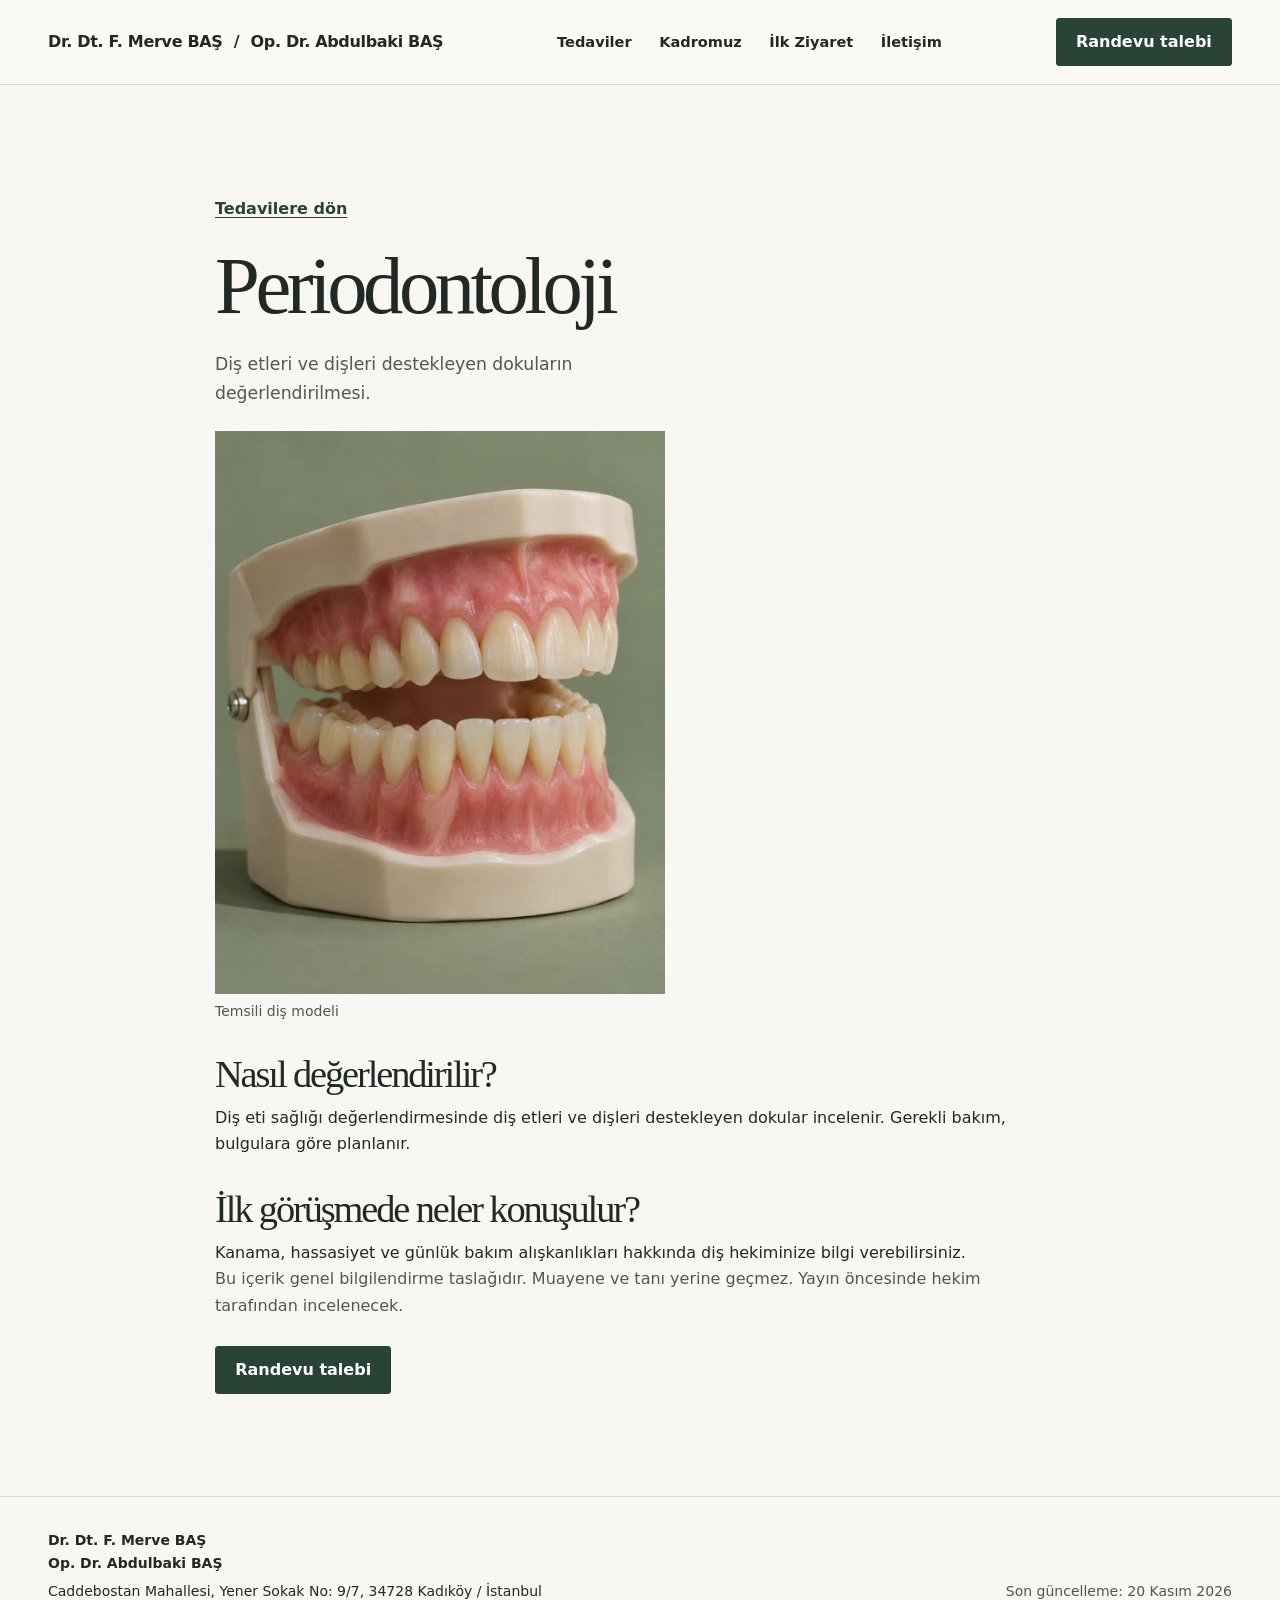
==== commit 0cf006f8: "Unify contact navigation and refine mobile portraits" ====
--- a/dis-eti.html
+++ b/dis-eti.html
@@ -6,12 +6,12 @@
 <nav class="nav-links" aria-label="Ana menü">
   <a href="index.html#tedaviler"><svg aria-hidden="true" viewBox="0 0 24 24" fill="none" stroke="currentColor" stroke-width="1.6" stroke-linecap="round" stroke-linejoin="round"><path d="M4 4h6v6H4zm10 0h6v6h-6zM4 14h6v6H4zm10 0h6v6h-6z"/></svg><span>Tedaviler</span></a>
   <a href="index.html#kadromuz"><svg aria-hidden="true" viewBox="0 0 24 24" fill="none" stroke="currentColor" stroke-width="1.6" stroke-linecap="round" stroke-linejoin="round"><circle cx="12" cy="8" r="3"/><path d="M5 20v-2a5 5 0 0 1 5-5h4a5 5 0 0 1 5 5v2"/></svg><span>Kadromuz</span></a>
-  <a href="iletisim.html#randevu" class="mobile-booking" aria-label="Randevu oluştur"><svg aria-hidden="true" viewBox="0 0 24 24" fill="none" stroke="currentColor" stroke-width="1.6" stroke-linecap="round" stroke-linejoin="round"><rect x="3" y="5" width="18" height="16" rx="3"/><path d="M7 3v5m10-5v5M3 10h18m-9 3v5m-2.5-2.5h5"/></svg><span>Randevu</span></a>
+  <a href="index.html#randevu" class="mobile-booking" aria-label="Randevu oluştur"><svg aria-hidden="true" viewBox="0 0 24 24" fill="none" stroke="currentColor" stroke-width="1.6" stroke-linecap="round" stroke-linejoin="round"><rect x="3" y="5" width="18" height="16" rx="3"/><path d="M7 3v5m10-5v5M3 10h18m-9 3v5m-2.5-2.5h5"/></svg><span>Randevu</span></a>
   <a href="index.html#ilk-ziyaret"><svg aria-hidden="true" viewBox="0 0 24 24" fill="none" stroke="currentColor" stroke-width="1.6" stroke-linecap="round" stroke-linejoin="round"><path d="M9 4H6a2 2 0 0 0-2 2v14h16V6a2 2 0 0 0-2-2h-3M9 3h6v4H9zm-1 9h8m-8 4h6"/></svg><span>İlk Ziyaret</span></a>
-  <a href="iletisim.html"><svg aria-hidden="true" viewBox="0 0 24 24" fill="none" stroke="currentColor" stroke-width="1.6" stroke-linecap="round" stroke-linejoin="round"><path d="M20 10c0 5-8 10-8 10S4 15 4 10a8 8 0 1 1 16 0Z"/><circle cx="12" cy="10" r="2.5"/></svg><span>İletişim</span></a>
+  <a href="index.html#iletisim"><svg aria-hidden="true" viewBox="0 0 24 24" fill="none" stroke="currentColor" stroke-width="1.6" stroke-linecap="round" stroke-linejoin="round"><path d="M20 10c0 5-8 10-8 10S4 15 4 10a8 8 0 1 1 16 0Z"/><circle cx="12" cy="10" r="2.5"/></svg><span>İletişim</span></a>
 </nav>
-<a class="button" href="iletisim.html#randevu">Randevu talebi</a></div></header>
-<main id="main"><article class="wrap detail"><a class="link" href="index.html#tedaviler">Tedavilere dön</a><h1>Periodontoloji</h1><p class="lede">Diş etleri ve dişleri destekleyen dokuların değerlendirilmesi.</p><figure><picture><img draggable="false" src="assets/gum-editorial.webp" srcset="assets/gum-editorial-small.webp 520w, assets/gum-editorial.webp 800w" sizes="(max-width: 680px) calc(100vw - 32px), 450px" alt="" width="800" height="1000" loading="lazy"></picture><figcaption class="muted">Temsili diş modeli</figcaption></figure><h2>Nasıl değerlendirilir?</h2><p>Diş eti sağlığı değerlendirmesinde diş etleri ve dişleri destekleyen dokular incelenir. Gerekli bakım, bulgulara göre planlanır.</p><h2>İlk görüşmede neler konuşulur?</h2><p>Kanama, hassasiyet ve günlük bakım alışkanlıkları hakkında diş hekiminize bilgi verebilirsiniz.</p><p class="muted">Bu içerik genel bilgilendirme taslağıdır. Muayene ve tanı yerine geçmez. Yayın öncesinde hekim tarafından incelenecek.</p><div class="actions"><a class="button" href="iletisim.html#randevu">Randevu talebi</a></div></article></main><footer class="footer"><div class="wrap footer-layout"><div class="footer-address"><p><strong>Dr. Dt. F. Merve BAŞ</strong></p><p><strong>Op. Dr. Abdulbaki BAŞ</strong></p><p>Caddebostan Mahallesi, Yener Sokak No: 9/7, 34728 Kadıköy / İstanbul</p><p><a href="kvkk.html">Gizlilik ve dış bağlantılar</a></p></div><p class="footer-updated">Son güncelleme: <time datetime="2026-11-20">20 Kasım 2026</time></p></div></footer>
+<a class="button" href="index.html#randevu">Randevu talebi</a></div></header>
+<main id="main"><article class="wrap detail"><a class="link" href="index.html#tedaviler">Tedavilere dön</a><h1>Periodontoloji</h1><p class="lede">Diş etleri ve dişleri destekleyen dokuların değerlendirilmesi.</p><figure><picture><img draggable="false" src="assets/gum-editorial.webp" srcset="assets/gum-editorial-small.webp 520w, assets/gum-editorial.webp 800w" sizes="(max-width: 680px) calc(100vw - 32px), 450px" alt="" width="800" height="1000" loading="lazy"></picture><figcaption class="muted">Temsili diş modeli</figcaption></figure><h2>Nasıl değerlendirilir?</h2><p>Diş eti sağlığı değerlendirmesinde diş etleri ve dişleri destekleyen dokular incelenir. Gerekli bakım, bulgulara göre planlanır.</p><h2>İlk görüşmede neler konuşulur?</h2><p>Kanama, hassasiyet ve günlük bakım alışkanlıkları hakkında diş hekiminize bilgi verebilirsiniz.</p><p class="muted">Bu içerik genel bilgilendirme taslağıdır. Muayene ve tanı yerine geçmez. Yayın öncesinde hekim tarafından incelenecek.</p><div class="actions"><a class="button" href="index.html#randevu">Randevu talebi</a></div></article></main><footer class="footer"><div class="wrap footer-layout"><div class="footer-address"><p><strong>Dr. Dt. F. Merve BAŞ</strong></p><p><strong>Op. Dr. Abdulbaki BAŞ</strong></p><p>Caddebostan Mahallesi, Yener Sokak No: 9/7, 34728 Kadıköy / İstanbul</p></div><p class="footer-updated">Son güncelleme: <time datetime="2026-11-20">20 Kasım 2026</time></p></div></footer>
 
 
 </body></html>
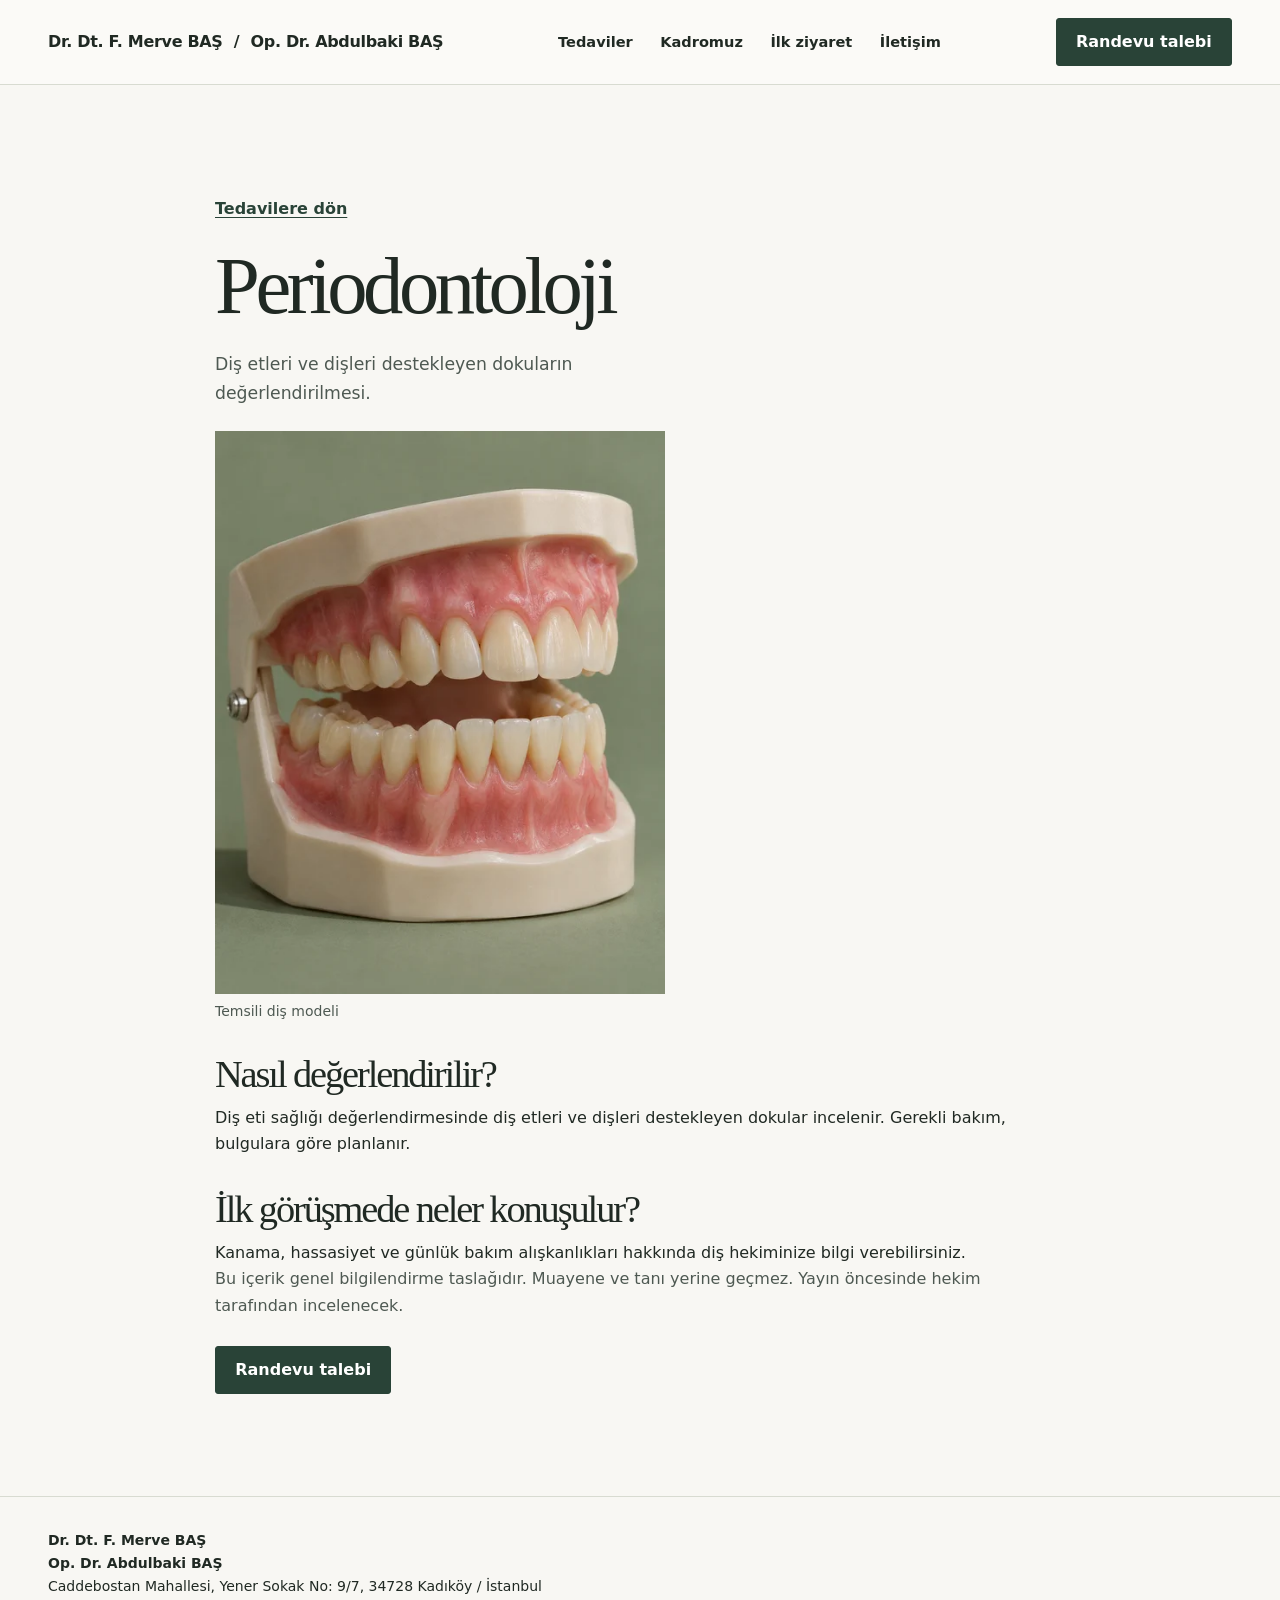
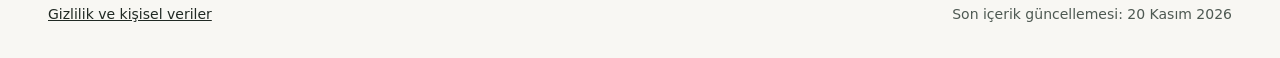
==== commit 34e5a057: "chore: audit dental site privacy and content" ====
--- a/dis-eti.html
+++ b/dis-eti.html
@@ -7,11 +7,11 @@
   <a href="index.html#tedaviler"><svg aria-hidden="true" viewBox="0 0 24 24" fill="none" stroke="currentColor" stroke-width="1.6" stroke-linecap="round" stroke-linejoin="round"><path d="M4 4h6v6H4zm10 0h6v6h-6zM4 14h6v6H4zm10 0h6v6h-6z"/></svg><span>Tedaviler</span></a>
   <a href="index.html#kadromuz"><svg aria-hidden="true" viewBox="0 0 24 24" fill="none" stroke="currentColor" stroke-width="1.6" stroke-linecap="round" stroke-linejoin="round"><circle cx="12" cy="8" r="3"/><path d="M5 20v-2a5 5 0 0 1 5-5h4a5 5 0 0 1 5 5v2"/></svg><span>Kadromuz</span></a>
   <a href="index.html#randevu" class="mobile-booking" aria-label="Randevu oluştur"><svg aria-hidden="true" viewBox="0 0 24 24" fill="none" stroke="currentColor" stroke-width="1.6" stroke-linecap="round" stroke-linejoin="round"><rect x="3" y="5" width="18" height="16" rx="3"/><path d="M7 3v5m10-5v5M3 10h18m-9 3v5m-2.5-2.5h5"/></svg><span>Randevu</span></a>
-  <a href="index.html#ilk-ziyaret"><svg aria-hidden="true" viewBox="0 0 24 24" fill="none" stroke="currentColor" stroke-width="1.6" stroke-linecap="round" stroke-linejoin="round"><path d="M9 4H6a2 2 0 0 0-2 2v14h16V6a2 2 0 0 0-2-2h-3M9 3h6v4H9zm-1 9h8m-8 4h6"/></svg><span>İlk Ziyaret</span></a>
+  <a href="index.html#ilk-ziyaret"><svg aria-hidden="true" viewBox="0 0 24 24" fill="none" stroke="currentColor" stroke-width="1.6" stroke-linecap="round" stroke-linejoin="round"><path d="M9 4H6a2 2 0 0 0-2 2v14h16V6a2 2 0 0 0-2-2h-3M9 3h6v4H9zm-1 9h8m-8 4h6"/></svg><span>İlk ziyaret</span></a>
   <a href="index.html#iletisim"><svg aria-hidden="true" viewBox="0 0 24 24" fill="none" stroke="currentColor" stroke-width="1.6" stroke-linecap="round" stroke-linejoin="round"><path d="M20 10c0 5-8 10-8 10S4 15 4 10a8 8 0 1 1 16 0Z"/><circle cx="12" cy="10" r="2.5"/></svg><span>İletişim</span></a>
 </nav>
 <a class="button" href="index.html#randevu">Randevu talebi</a></div></header>
-<main id="main"><article class="wrap detail"><a class="link" href="index.html#tedaviler">Tedavilere dön</a><h1>Periodontoloji</h1><p class="lede">Diş etleri ve dişleri destekleyen dokuların değerlendirilmesi.</p><figure><picture><img draggable="false" src="assets/gum-editorial.webp" srcset="assets/gum-editorial-small.webp 520w, assets/gum-editorial.webp 800w" sizes="(max-width: 680px) calc(100vw - 32px), 450px" alt="" width="800" height="1000" loading="lazy"></picture><figcaption class="muted">Temsili diş modeli</figcaption></figure><h2>Nasıl değerlendirilir?</h2><p>Diş eti sağlığı değerlendirmesinde diş etleri ve dişleri destekleyen dokular incelenir. Gerekli bakım, bulgulara göre planlanır.</p><h2>İlk görüşmede neler konuşulur?</h2><p>Kanama, hassasiyet ve günlük bakım alışkanlıkları hakkında diş hekiminize bilgi verebilirsiniz.</p><p class="muted">Bu içerik genel bilgilendirme taslağıdır. Muayene ve tanı yerine geçmez. Yayın öncesinde hekim tarafından incelenecek.</p><div class="actions"><a class="button" href="index.html#randevu">Randevu talebi</a></div></article></main><footer class="footer"><div class="wrap footer-layout"><div class="footer-address"><p><strong>Dr. Dt. F. Merve BAŞ</strong></p><p><strong>Op. Dr. Abdulbaki BAŞ</strong></p><p>Caddebostan Mahallesi, Yener Sokak No: 9/7, 34728 Kadıköy / İstanbul</p></div><p class="footer-updated">Son güncelleme: <time datetime="2026-11-20">20 Kasım 2026</time></p></div></footer>
+<main id="main"><article class="wrap detail"><a class="link" href="index.html#tedaviler">Tedavilere dön</a><h1>Periodontoloji</h1><p class="lede">Diş etleri ve dişleri destekleyen dokuların değerlendirilmesi.</p><figure><picture><img draggable="false" src="assets/gum-editorial.webp" srcset="assets/gum-editorial-small.webp 520w, assets/gum-editorial.webp 800w" sizes="(max-width: 680px) calc(100vw - 32px), 450px" alt="" width="800" height="1000" loading="lazy"></picture><figcaption class="muted">Temsili diş modeli</figcaption></figure><h2>Nasıl değerlendirilir?</h2><p>Diş eti sağlığı değerlendirmesinde diş etleri ve dişleri destekleyen dokular incelenir. Gerekli bakım, bulgulara göre planlanır.</p><h2>İlk görüşmede neler konuşulur?</h2><p>Kanama, hassasiyet ve günlük bakım alışkanlıkları hakkında diş hekiminize bilgi verebilirsiniz.</p><p class="muted">Bu içerik genel bilgilendirme taslağıdır. Muayene ve tanı yerine geçmez. Yayın öncesinde hekim tarafından incelenecek.</p><div class="actions"><a class="button" href="index.html#randevu">Randevu talebi</a></div></article></main><footer class="footer"><div class="wrap footer-layout"><div class="footer-address"><p><strong>Dr. Dt. F. Merve BAŞ</strong></p><p><strong>Op. Dr. Abdulbaki BAŞ</strong></p><p>Caddebostan Mahallesi, Yener Sokak No: 9/7, 34728 Kadıköy / İstanbul</p><p><a href="kvkk.html">Gizlilik ve kişisel veriler</a></p></div><!-- TODO: Hekimlerin onayladığı yayımlanabilir site editörü iletişim kanalını ekleyin. --><p class="footer-updated">Son içerik güncellemesi: <time datetime="2026-11-20">20 Kasım 2026</time></p></div></footer>
 
 
 </body></html>
--- a/site.css
+++ b/site.css
@@ -187,3 +187,26 @@
 
 /* Suppress the image callout where the touch browser supports it. */
 img{-webkit-touch-callout:none}
+
+@media (min-width: 681px) {
+  #kadromuz > .wrap {
+    max-width: 1040px;
+  }
+
+  #kadromuz .profiles {
+    max-width: none;
+    grid-template-columns: repeat(2, minmax(0, 1fr));
+  }
+
+  #kadromuz .portrait-glass {
+    aspect-ratio: 5 / 4;
+  }
+
+  #kadromuz .portrait-merve {
+    object-position: center 85%;
+  }
+
+  #kadromuz .portrait-abdulbaki {
+    object-position: center 56%;
+  }
+}
